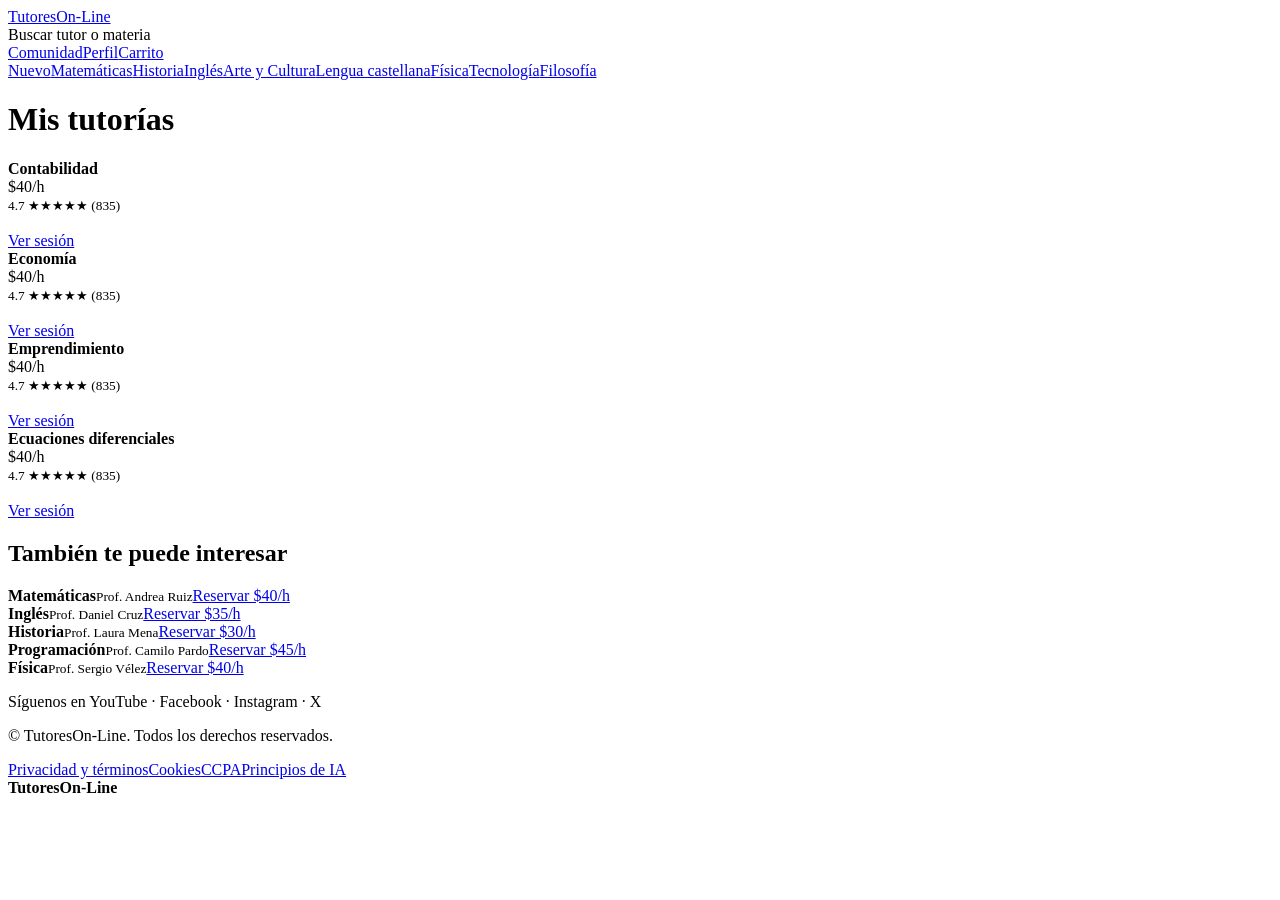
==== biblioteca.html @ 2ca49fcb "Add files via upload" ====
<!DOCTYPE html><html lang="es"><head><meta charset="utf-8"><meta name="viewport" content="width=device-width,initial-scale=1"><title>Mis tutorías · TutoresOn-Line</title><link rel="stylesheet" href="css/style.css"></head><body><header class="top"><div class="bar"><a class="logo" href="index.html">TutoresOn-Line</a><div class="buscar">Buscar tutor o materia</div><nav class="mini"><a href="comunidad.html">Comunidad</a><a href="perfil.html">Perfil</a><a href="carrito.html">Carrito</a></nav></div></header><div class="cats"><a href="biblioteca.html">Nuevo</a><a href="biblioteca.html">Matemáticas</a><a href="biblioteca.html">Historia</a><a href="biblioteca.html">Inglés</a><a href="biblioteca.html">Arte y Cultura</a><a href="biblioteca.html">Lengua castellana</a><a href="biblioteca.html">Física</a><a href="biblioteca.html">Tecnología</a><a href="biblioteca.html">Filosofía</a></div><main><h1>Mis tutorías</h1><div class="grid"><div class="linea"><div class="mini"></div><div><b>Contabilidad</b><br>$40/h<br><small>4.7 ★★★★★ (835)</small><br><br><a class="btn" href="comunidad.html">Ver sesión</a></div></div><div class="linea"><div class="mini"></div><div><b>Economía</b><br>$40/h<br><small>4.7 ★★★★★ (835)</small><br><br><a class="btn" href="comunidad.html">Ver sesión</a></div></div><div class="linea"><div class="mini"></div><div><b>Emprendimiento</b><br>$40/h<br><small>4.7 ★★★★★ (835)</small><br><br><a class="btn" href="comunidad.html">Ver sesión</a></div></div><div class="linea"><div class="mini"></div><div><b>Ecuaciones diferenciales</b><br>$40/h<br><small>4.7 ★★★★★ (835)</small><br><br><a class="btn" href="comunidad.html">Ver sesión</a></div></div></div><h2>También te puede interesar</h2><div class="fila"><div class="tutoria"><b>Matemáticas</b><small>Prof. Andrea Ruiz</small><a class="btn" href="carrito.html">Reservar $40/h</a></div><div class="tutoria"><b>Inglés</b><small>Prof. Daniel Cruz</small><a class="btn" href="carrito.html">Reservar $35/h</a></div><div class="tutoria"><b>Historia</b><small>Prof. Laura Mena</small><a class="btn" href="carrito.html">Reservar $30/h</a></div><div class="tutoria"><b>Programación</b><small>Prof. Camilo Pardo</small><a class="btn" href="carrito.html">Reservar $45/h</a></div><div class="tutoria"><b>Física</b><small>Prof. Sergio Vélez</small><a class="btn" href="carrito.html">Reservar $40/h</a></div></div></main><footer><div><p>Síguenos en YouTube · Facebook · Instagram · X</p><p>© TutoresOn-Line. Todos los derechos reservados.</p></div><nav><a href="#">Privacidad y términos</a><a href="#">Cookies</a><a href="#">CCPA</a><a href="#">Principios de IA</a></nav><strong>TutoresOn-Line</strong></footer></body></html>
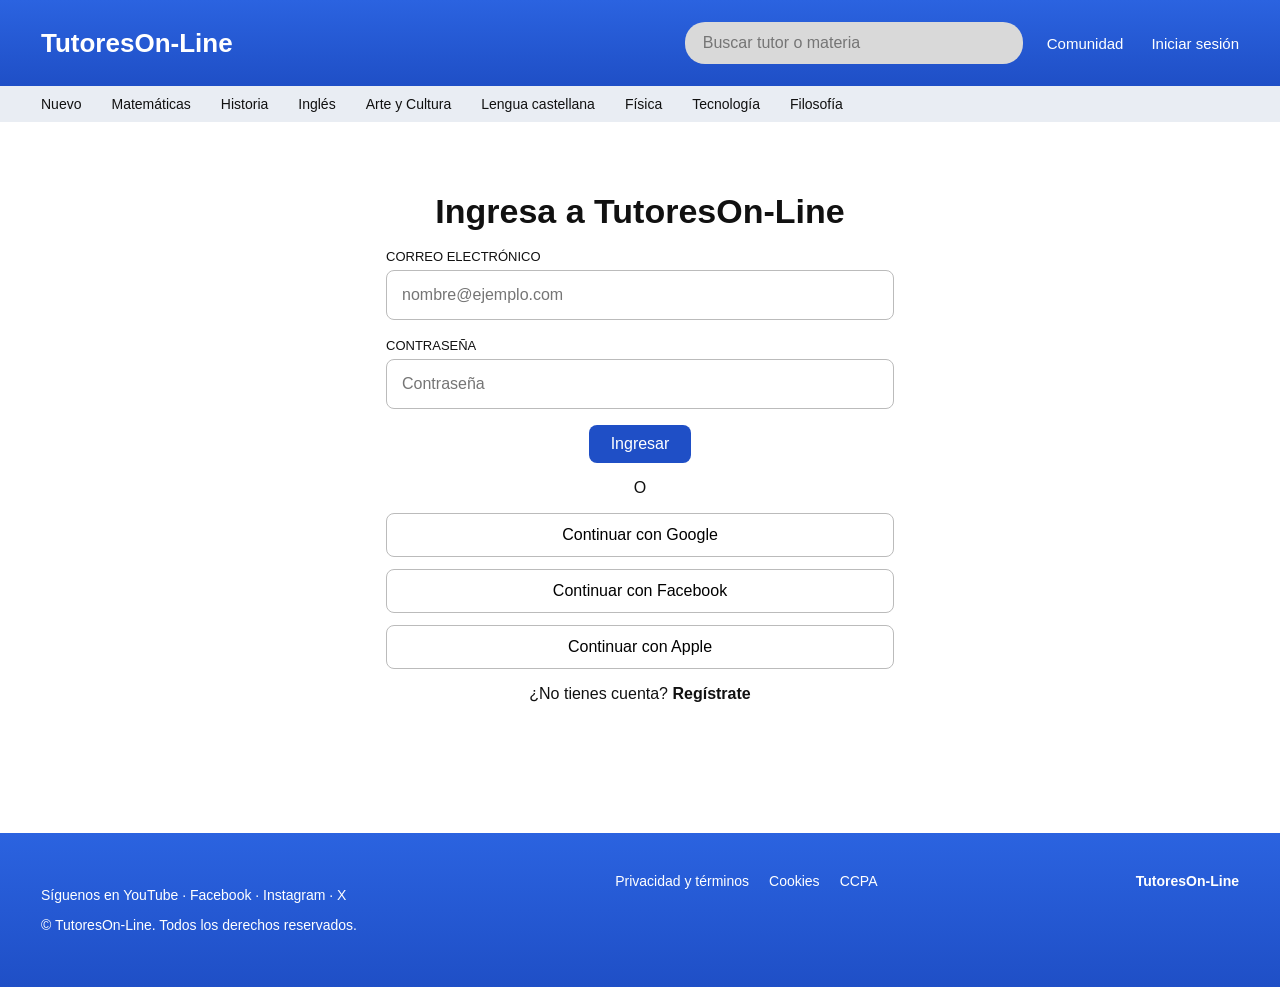
==== commit f19f148c: "Add files via upload" ====
--- a/biblioteca.html
+++ b/biblioteca.html
@@ -1 +1 @@
-<!DOCTYPE html><html lang="es"><head><meta charset="utf-8"><meta name="viewport" content="width=device-width,initial-scale=1"><title>Mis tutorías · TutoresOn-Line</title><link rel="stylesheet" href="css/style.css"></head><body><header class="top"><div class="bar"><a class="logo" href="index.html">TutoresOn-Line</a><div class="buscar">Buscar tutor o materia</div><nav class="mini"><a href="comunidad.html">Comunidad</a><a href="perfil.html">Perfil</a><a href="carrito.html">Carrito</a></nav></div></header><div class="cats"><a href="biblioteca.html">Nuevo</a><a href="biblioteca.html">Matemáticas</a><a href="biblioteca.html">Historia</a><a href="biblioteca.html">Inglés</a><a href="biblioteca.html">Arte y Cultura</a><a href="biblioteca.html">Lengua castellana</a><a href="biblioteca.html">Física</a><a href="biblioteca.html">Tecnología</a><a href="biblioteca.html">Filosofía</a></div><main><h1>Mis tutorías</h1><div class="grid"><div class="linea"><div class="mini"></div><div><b>Contabilidad</b><br>$40/h<br><small>4.7 ★★★★★ (835)</small><br><br><a class="btn" href="comunidad.html">Ver sesión</a></div></div><div class="linea"><div class="mini"></div><div><b>Economía</b><br>$40/h<br><small>4.7 ★★★★★ (835)</small><br><br><a class="btn" href="comunidad.html">Ver sesión</a></div></div><div class="linea"><div class="mini"></div><div><b>Emprendimiento</b><br>$40/h<br><small>4.7 ★★★★★ (835)</small><br><br><a class="btn" href="comunidad.html">Ver sesión</a></div></div><div class="linea"><div class="mini"></div><div><b>Ecuaciones diferenciales</b><br>$40/h<br><small>4.7 ★★★★★ (835)</small><br><br><a class="btn" href="comunidad.html">Ver sesión</a></div></div></div><h2>También te puede interesar</h2><div class="fila"><div class="tutoria"><b>Matemáticas</b><small>Prof. Andrea Ruiz</small><a class="btn" href="carrito.html">Reservar $40/h</a></div><div class="tutoria"><b>Inglés</b><small>Prof. Daniel Cruz</small><a class="btn" href="carrito.html">Reservar $35/h</a></div><div class="tutoria"><b>Historia</b><small>Prof. Laura Mena</small><a class="btn" href="carrito.html">Reservar $30/h</a></div><div class="tutoria"><b>Programación</b><small>Prof. Camilo Pardo</small><a class="btn" href="carrito.html">Reservar $45/h</a></div><div class="tutoria"><b>Física</b><small>Prof. Sergio Vélez</small><a class="btn" href="carrito.html">Reservar $40/h</a></div></div></main><footer><div><p>Síguenos en YouTube · Facebook · Instagram · X</p><p>© TutoresOn-Line. Todos los derechos reservados.</p></div><nav><a href="#">Privacidad y términos</a><a href="#">Cookies</a><a href="#">CCPA</a><a href="#">Principios de IA</a></nav><strong>TutoresOn-Line</strong></footer></body></html>+<!DOCTYPE html><html lang="es"><head><meta charset="utf-8"><meta name="viewport" content="width=device-width,initial-scale=1"><title>Mis tutorías · TutoresOn-Line</title><link rel="stylesheet" href="css/style.css"></head><body data-page="biblioteca"><div id="hd"></div><main id="app"></main><footer><div><p>Síguenos en YouTube · Facebook · Instagram · X</p><p>© TutoresOn-Line. Todos los derechos reservados.</p></div><nav><a href="#">Privacidad y términos</a><a href="#">Cookies</a><a href="#">CCPA</a></nav><strong>TutoresOn-Line</strong></footer><div id="toast"></div><script src="js/app.js"></script></body></html>
--- a/css/style.css
+++ b/css/style.css
@@ -0,0 +1,55 @@
+:root{--azul:#1f4fc6;--azul2:#2b63e0;--gris:#dde3ec;--tinta:#111;--suave:#6b7380}
+*{box-sizing:border-box}body{margin:0;font-family:Montserrat,Segoe UI,Arial,sans-serif;color:var(--tinta);background:#fff}
+a{color:inherit;text-decoration:none}
+.top{background:linear-gradient(var(--azul2),var(--azul));color:#fff}
+.top .bar{display:flex;align-items:center;gap:24px;padding:22px 41px;flex-wrap:wrap}
+.logo{font-weight:700;font-size:26px;margin-right:auto}
+.buscar{background:#d9d9d9;color:#333;border-radius:20px;padding:12px 18px;width:min(338px,100%)}
+.top nav.mini{display:flex;gap:28px;font-size:15px}
+.cats{background:#e9edf3;display:flex;gap:30px;padding:10px 41px;font-size:14px;overflow-x:auto;white-space:nowrap}
+.cats a:hover{color:var(--azul)}
+main{max-width:1280px;margin:0 auto;padding:40px 41px}
+h1{font-size:34px;margin:0 0 8px}h2{font-size:26px}
+.hero{display:grid;grid-template-columns:1fr 1fr;gap:40px;align-items:center;padding:30px 0 50px;border-bottom:1px solid #999}
+.hero .img{height:300px;border-radius:12px;background:linear-gradient(135deg,#2b63e0,#9fb8f0)}
+.fila{display:flex;gap:26px;overflow-x:auto;padding:14px 6px 26px}
+.tutoria{flex:0 0 190px;height:250px;border-radius:12px;background:#fff;box-shadow:0 6px 14px #0003;display:flex;flex-direction:column;justify-content:flex-end;padding:14px}
+.tutoria b{font-size:18px}.tutoria small{color:var(--suave)}
+.tutoria .btn{margin-top:10px}
+.btn{display:inline-block;background:var(--gris);border:0;border-radius:8px;padding:10px 22px;font:inherit;cursor:pointer;text-align:center}
+.btn.azul{background:var(--azul);color:#fff}
+.grid{display:grid;grid-template-columns:repeat(2,1fr);gap:24px}
+.item{background:var(--gris);border-radius:10px;padding:18px;display:flex;gap:18px;box-shadow:0 3px 8px #0002}
+.item .mini{width:100px;height:120px;border-radius:6px;background:#9fb8f0;flex:none}
+.item small{color:var(--suave)}
+.centro{text-align:center;margin:30px 0}
+footer{background:linear-gradient(var(--azul2),var(--azul));color:#fff;padding:40px 41px;margin-top:60px;display:flex;justify-content:space-between;flex-wrap:wrap;gap:20px;font-size:14px}
+footer nav{display:flex;gap:20px;flex-wrap:wrap}
+.caja{max-width:508px;margin:30px auto}
+.caja label{display:block;font-size:13px;margin:18px 0 6px}
+.caja input{width:100%;padding:15px;border:1px solid #bbb;border-radius:8px;font:inherit}
+.social{display:block;margin:12px auto;width:100%;border:1px solid #bbb;background:#fff;border-radius:8px;padding:12px;font:inherit}
+.perfil{display:grid;grid-template-columns:447px 1fr;gap:60px}
+.tarjeta{background:var(--gris);border-radius:12px;padding:30px;text-align:center}
+.avatar{width:180px;height:180px;border-radius:50%;background:#9fb8f0;margin:0 auto 18px}
+.barra{height:18px;background:#fff;border-radius:9px;overflow:hidden}.barra i{display:block;height:100%;background:var(--azul);width:82%}
+.menu a{display:block;background:var(--gris);border-radius:10px;padding:26px;margin-bottom:26px;font-size:20px;font-weight:600}
+.carrito{display:grid;grid-template-columns:1fr 440px;gap:60px}
+.linea{background:var(--gris);border-radius:10px;padding:20px;display:flex;gap:22px;margin-bottom:26px}
+.linea .mini{width:150px;height:123px;background:#9fb8f0;border-radius:6px;flex:none}
+.total{background:var(--gris);border-radius:10px;padding:24px;align-self:start}
+.total p{display:flex;justify-content:space-between;font-size:18px}
+.msg{background:var(--gris);border-radius:12px;padding:20px;margin-bottom:26px}
+.msg .resp{margin:14px 0 0 40px;padding-left:14px;border-left:2px solid #999}
+@media(max-width:800px){.hero,.perfil,.carrito,.grid{grid-template-columns:1fr}}
+/* Funcionalidad */
+.buscar{padding:0 18px}.buscar input{width:100%;border:0;background:none;font:inherit;padding:12px 0;outline:0}
+.mini,.tutoria{background-size:cover;background-position:center}
+.hero .img{background:url(../img/hero.png) center/cover,linear-gradient(135deg,#2b63e0,#9fb8f0)}
+.tutoria b,.tutoria small{background:#fffd;padding:2px 6px;border-radius:4px;align-self:flex-start}
+.total label{display:block;font-size:13px;margin:14px 0 6px}
+.total select,.total input,#fm textarea,.caja select{width:100%;padding:12px;border:1px solid #bbb;border-radius:8px;font:inherit;margin-bottom:6px}
+#fm{margin-bottom:26px}#fm button{margin-top:8px}.err{color:#c0262d;text-align:center}
+#toast{position:fixed;bottom:24px;left:50%;transform:translateX(-50%) translateY(80px);background:#111;color:#fff;padding:12px 22px;border-radius:8px;opacity:0;transition:.3s;z-index:9}
+#toast.show{opacity:1;transform:translateX(-50%)}
+.menu form select,.menu form input{padding:10px;margin:4px 0;border:1px solid #bbb;border-radius:8px;font:inherit}
